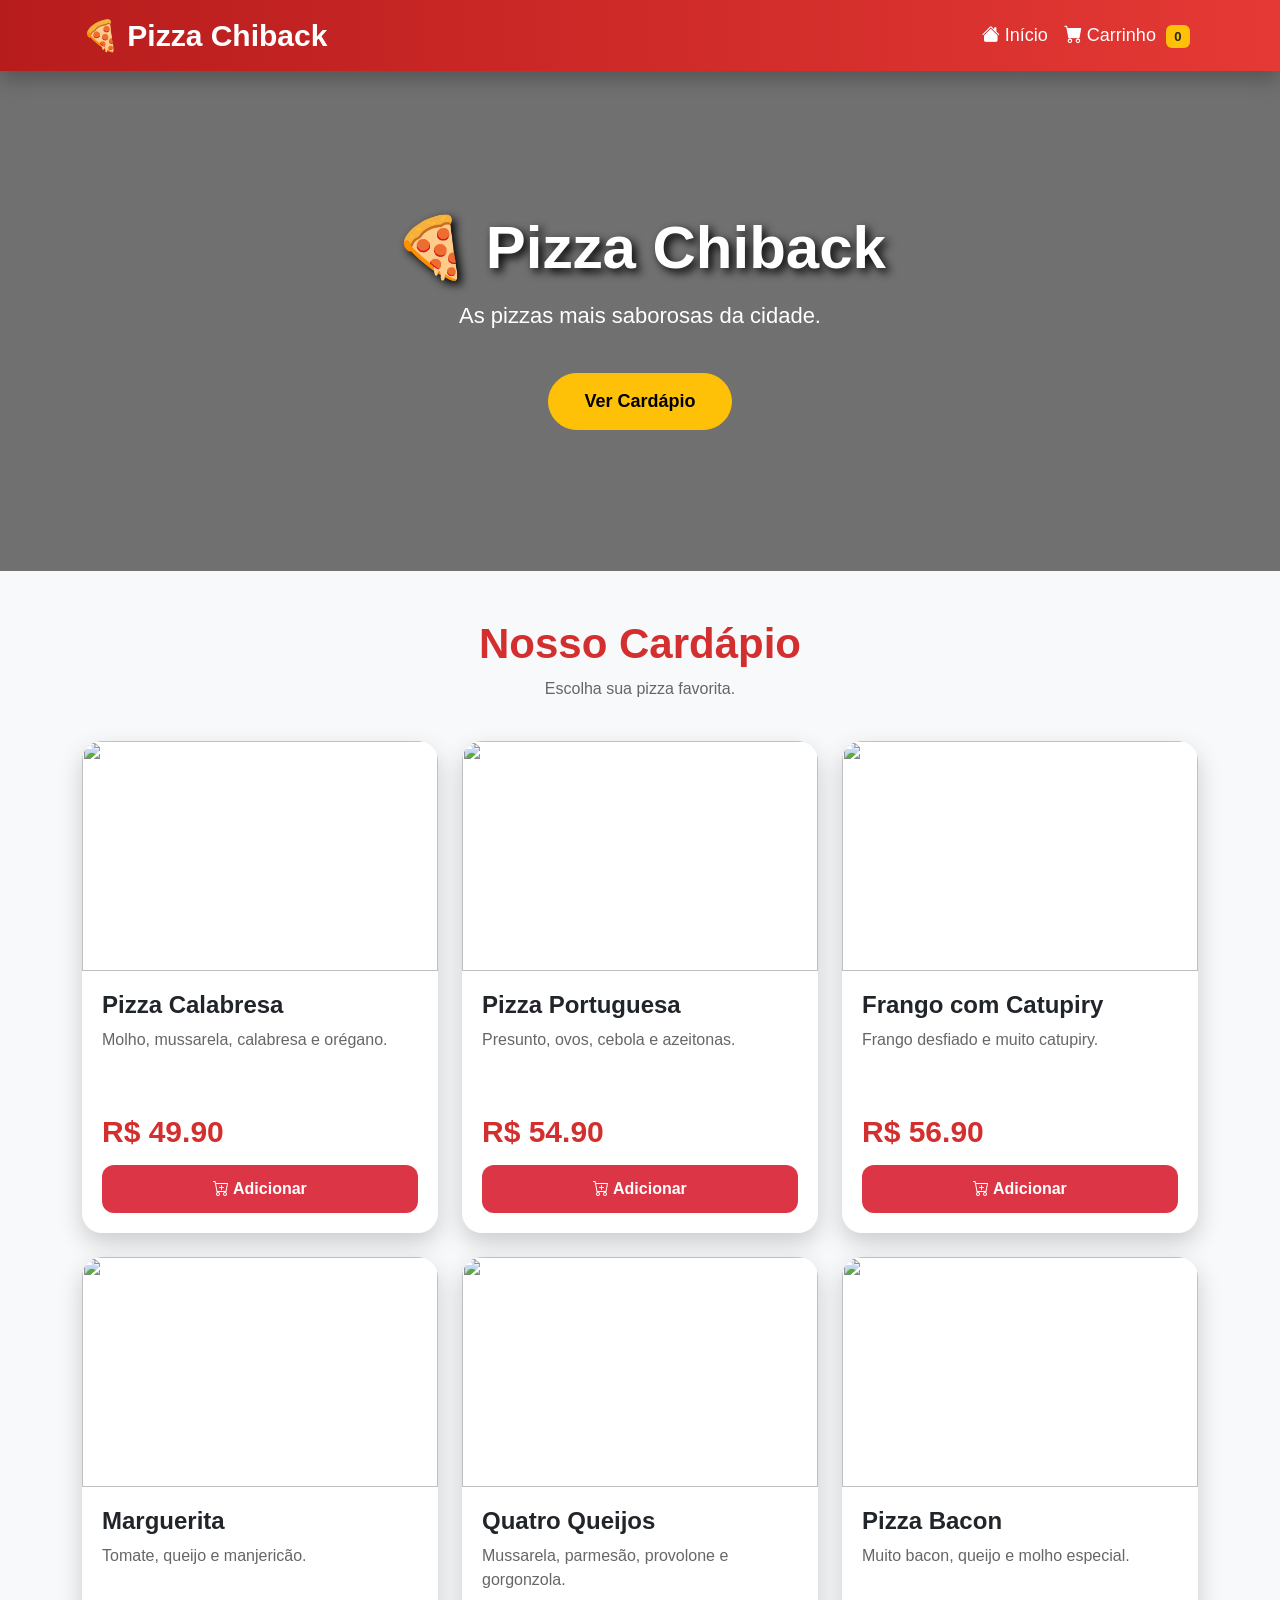
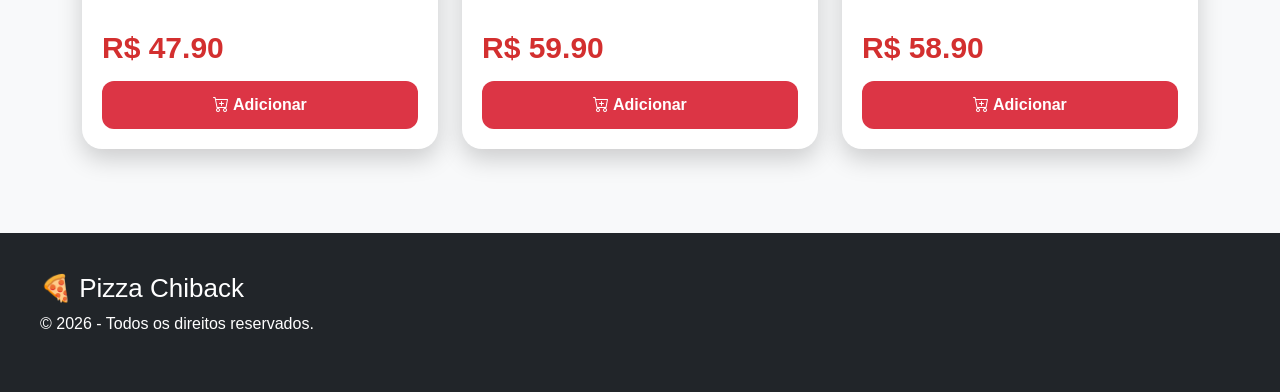
==== index.html @ 1f6e89f8 "Adiciona html css" ====
<!DOCTYPE html>
<html lang="pt-br">

<head>

    <meta charset="UTF-8">
    <meta name="viewport" content="width=device-width, initial-scale=1.0">

    <title>Pizza Chiback</title>

    <!-- Bootstrap -->
    <link href="https://cdn.jsdelivr.net/npm/bootstrap@5.3.3/dist/css/bootstrap.min.css" rel="stylesheet">

    <!-- Bootstrap Icons -->
    <link rel="stylesheet"
        href="https://cdn.jsdelivr.net/npm/bootstrap-icons@1.11.3/font/bootstrap-icons.min.css">

    <!-- CSS -->
    <link rel="stylesheet" href="css/style.css">

</head>

<body>

<!-- ================= NAVBAR ================= -->

<nav class="navbar navbar-expand-lg navbar-dark">

<div class="container">

<a class="navbar-brand" href="#">
🍕 Pizza Chiback
</a>

<button class="navbar-toggler"
data-bs-toggle="collapse"
data-bs-target="#menu">

<span class="navbar-toggler-icon"></span>

</button>

<div class="collapse navbar-collapse" id="menu">

<ul class="navbar-nav ms-auto">

<li class="nav-item">

<a class="nav-link active" href="#">
<i class="bi bi-house-fill"></i>
Início
</a>

</li>

<li class="nav-item">

<a class="nav-link" href="carrinho.html">

<i class="bi bi-cart-fill"></i>

Carrinho

<span class="badge bg-warning text-dark"
id="contador">

0

</span>

</a>

</li>

</ul>

</div>

</div>

</nav>

<!-- ================= BANNER ================= -->

<section class="banner">

<div class="container">

<h1>🍕 Pizza Chiback</h1>

<p>
As pizzas mais saborosas da cidade.
</p>

<a href="#produtos"
class="btn btn-warning btn-lg">

Ver Cardápio

</a>

</div>

</section>

<!-- ================= PRODUTOS ================= -->

<section class="container my-5" id="produtos">

<div class="titulo">

<h2>Nosso Cardápio</h2>

<p>
Escolha sua pizza favorita.
</p>

</div>

<div class="row" id="listaProdutos">

</div>

</section>

<!-- ================= TOAST ================= -->

<div class="toast-container position-fixed bottom-0 end-0 p-3">

<div id="toastCarrinho" class="toast">

<div class="toast-header bg-success text-white">

<strong class="me-auto">

Carrinho

</strong>

<button
class="btn-close btn-close-white"
data-bs-dismiss="toast">

</button>

</div>

<div class="toast-body">

🍕 Produto adicionado ao carrinho!

</div>

</div>

</div>

<!-- ================= FOOTER ================= -->

<footer>

<h5>🍕 Pizza Chiback</h5>

<p>

© 2026 - Todos os direitos reservados.

</p>

</footer>

<script src="https://cdn.jsdelivr.net/npm/bootstrap@5.3.3/dist/js/bootstrap.bundle.min.js"></script>

<script src="js/produtos.js"></script>

</body>

</html>
---- css/style.css ----
/* ============================
   RESET
============================ */

*{
    margin:0;
    padding:0;
    box-sizing:border-box;
    font-family:Arial, Helvetica, sans-serif;
}

html{
    scroll-behavior:smooth;
}

body{
    background:#f8f9fa;
}

/* ============================
   NAVBAR
============================ */

.navbar{
    background:linear-gradient(90deg,#b71c1c,#e53935)!important;
    box-shadow:0 8px 20px rgba(0,0,0,.25);
}

.navbar-brand{
    font-size:30px;
    font-weight:bold;
}

.nav-link{
    color:white!important;
    transition:.3s;
    font-size:18px;
}

.nav-link:hover{
    color:#FFD54F!important;
    transform:translateY(-2px);
}

#contador{
    margin-left:5px;
    font-size:13px;
}

/* ============================
   BANNER
============================ */

.banner{

    background:
    linear-gradient(rgba(0,0,0,.55),rgba(0,0,0,.55)),
    url("https://images.unsplash.com/photo-1513104890138-7c749659a591?w=1600");

    background-size:cover;
    background-position:center;
    background-attachment:fixed;

    height:500px;

    display:flex;
    justify-content:center;
    align-items:center;

    text-align:center;

    color:white;

}

.banner h1{

    font-size:60px;
    font-weight:bold;
    text-shadow:4px 4px 10px black;

}

.banner p{

    font-size:22px;
    margin-top:15px;

}

.banner .btn{

    margin-top:25px;
    padding:14px 35px;
    border-radius:30px;
    font-weight:bold;
    font-size:18px;

}

/* ============================
   TÍTULOS
============================ */

.titulo{

    text-align:center;
    margin-bottom:40px;

}

.titulo h2{

    font-size:42px;
    font-weight:bold;
    color:#d32f2f;

}

.titulo p{

    color:#666;

}

/* ============================
   CARDS
============================ */

.card{

    border:none;
    border-radius:20px;
    overflow:hidden;
    transition:.4s;
    box-shadow:0 10px 25px rgba(0,0,0,.18);

}

.card:hover{

    transform:translateY(-10px);
    box-shadow:0 20px 40px rgba(0,0,0,.28);

}

.card img{

    height:230px;
    object-fit:cover;
    transition:.4s;

}

.card:hover img{

    transform:scale(1.08);

}

.card-body{

    padding:20px;

}

.card-title{

    font-size:24px;
    font-weight:bold;

}

.card-text{

    color:#666;
    min-height:55px;

}

.preco{

    font-size:30px;
    color:#d32f2f;
    font-weight:bold;
    margin:15px 0;

}

/* ============================
   BOTÕES
============================ */

.btn-danger{

    border:none;
    border-radius:12px;
    padding:12px;
    font-weight:bold;
    transition:.3s;

}

.btn-danger:hover{

    transform:translateY(-3px);
    box-shadow:0 10px 20px rgba(0,0,0,.25);

}

.btn-success{

    border-radius:12px;
    padding:14px 30px;
    font-size:20px;
    font-weight:bold;

}

.btn-success:hover{

    transform:translateY(-3px);

}

/* ============================
   CARRINHO
============================ */

.item-carrinho{

    background:white;
    border-radius:20px;
    padding:20px;
    margin-bottom:20px;

    display:flex;
    justify-content:space-between;
    align-items:center;

    box-shadow:0 10px 25px rgba(0,0,0,.12);

    transition:.3s;

}

.item-carrinho:hover{

    transform:translateY(-5px);

}

.item-carrinho img{

    width:120px;
    height:120px;
    object-fit:cover;
    border-radius:15px;
    margin-right:20px;

}

.item-carrinho h4{

    font-weight:bold;

}

.item-carrinho p{

    margin-bottom:5px;

}

#totalCompra{

    font-size:34px;
    font-weight:bold;
    color:#198754;

}

/* ============================
   TOAST
============================ */

.toast{

    border-radius:15px;
    overflow:hidden;
    box-shadow:0 15px 30px rgba(0,0,0,.25);

}

/* ============================
   FOOTER
============================ */

footer{

    background:#212529;
    color:white;
    margin-top:60px;
    padding:40px;

}

footer h5{

    font-size:26px;

}

/* ============================
   ANIMAÇÃO
============================ */

@keyframes aparecer{

    from{

        opacity:0;
        transform:translateY(35px);

    }

    to{

        opacity:1;
        transform:translateY(0);

    }

}

.card{

    animation:aparecer .8s ease;

}

/* ============================
   RESPONSIVO
============================ */

@media(max-width:768px){

.banner{

    height:330px;
    background-attachment:scroll;

}

.banner h1{

    font-size:38px;

}

.banner p{

    font-size:18px;

}

.card img{

    height:200px;

}

.item-carrinho{

    flex-direction:column;
    text-align:center;

}

.item-carrinho img{

    margin:0 0 15px 0;

}

#totalCompra{

    font-size:28px;

}

.btn-success{

    width:100%;

}

}
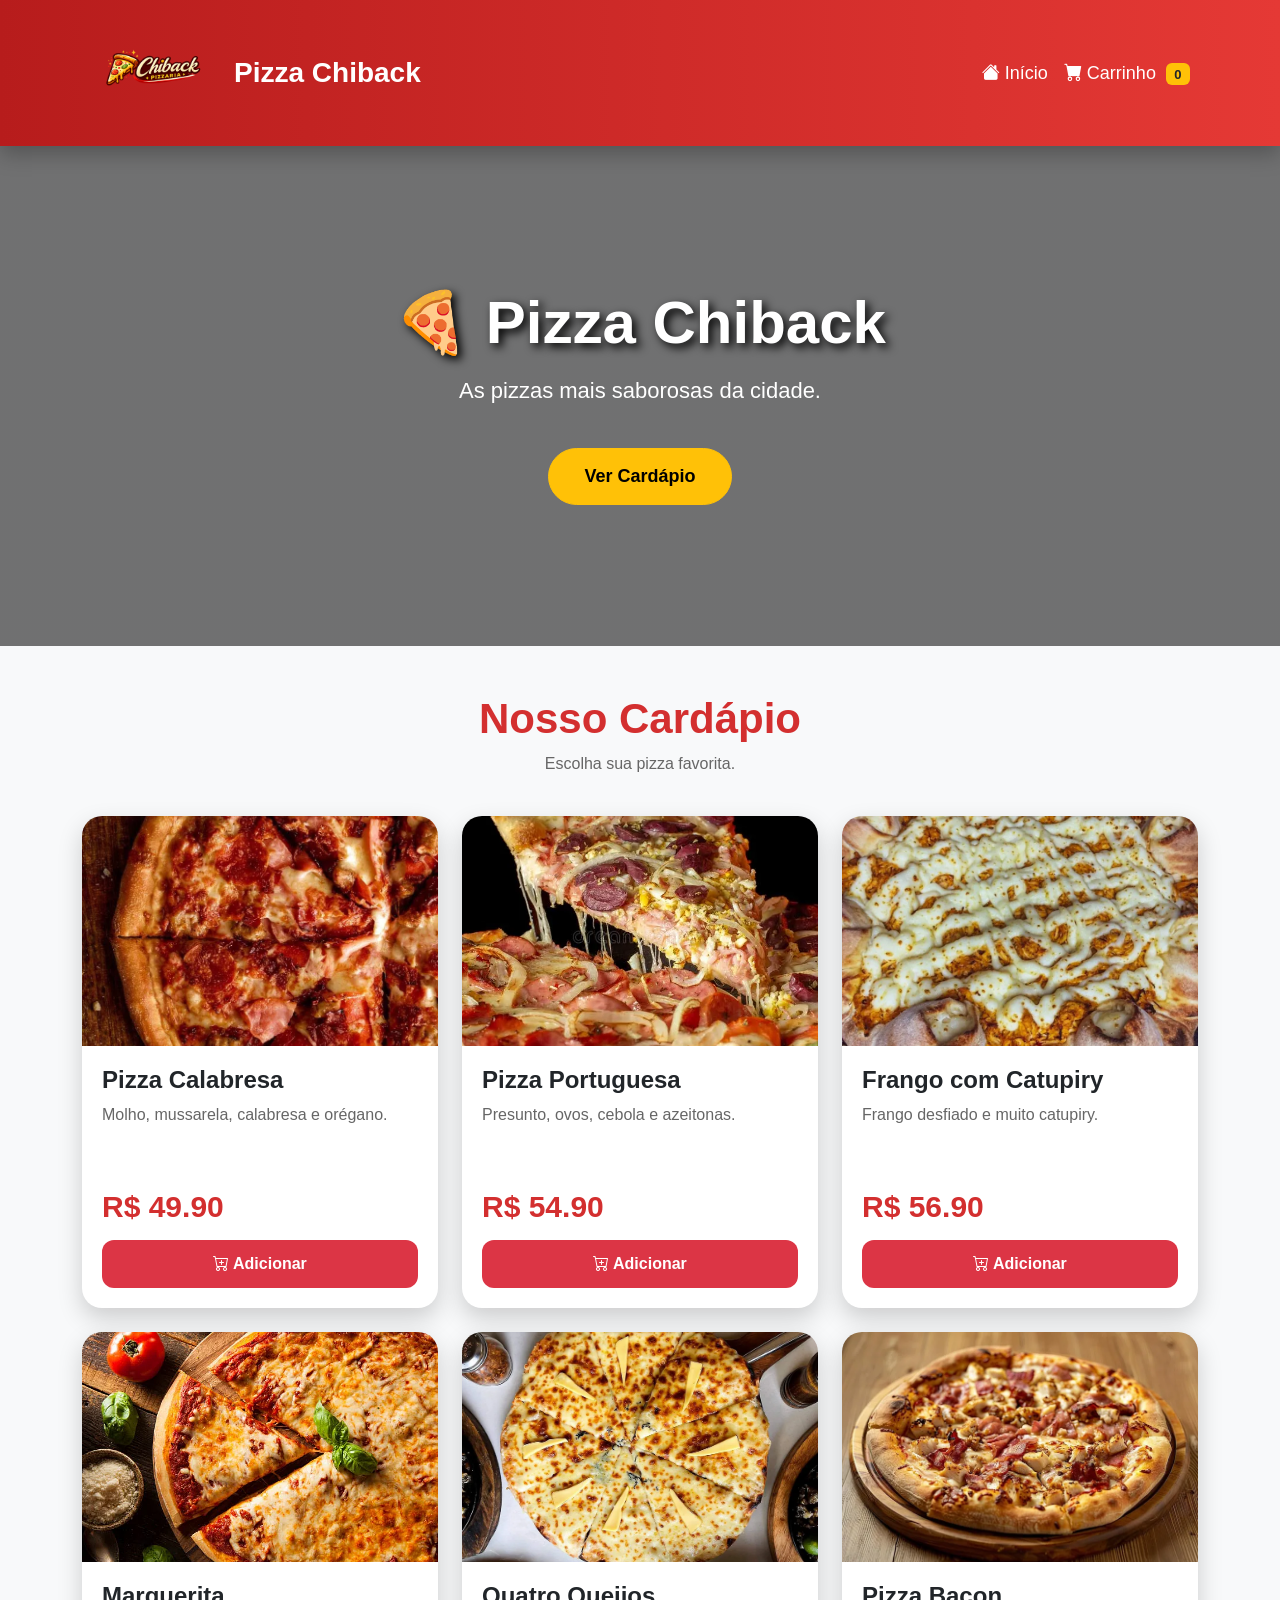
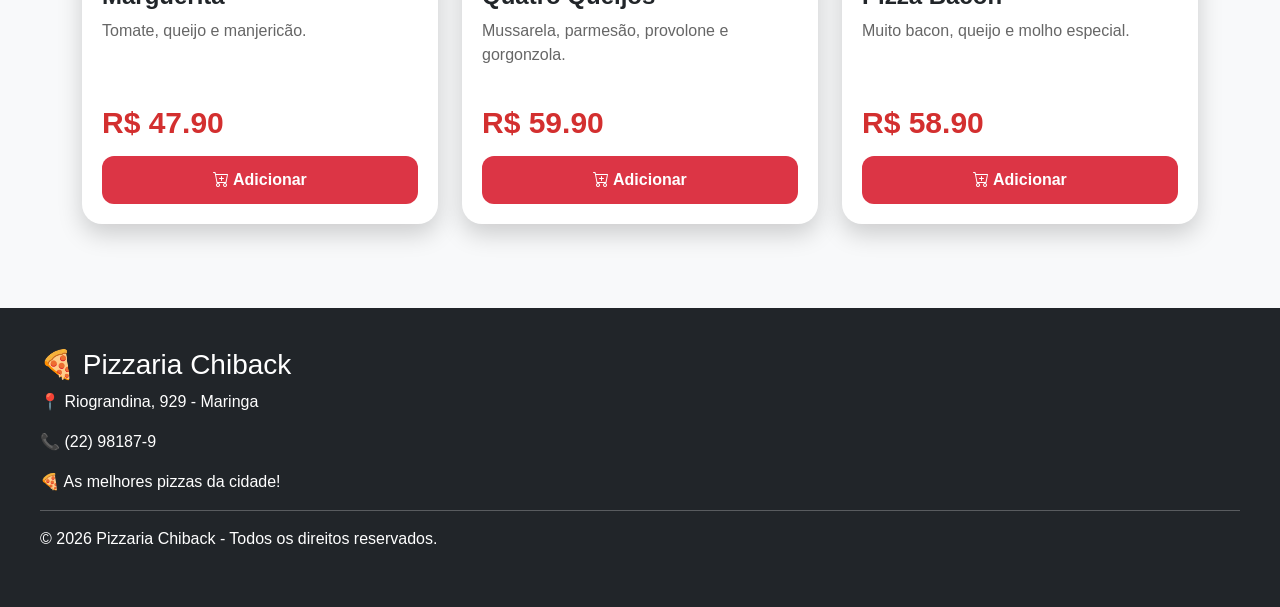
==== commit 7c8e76c2: "Resolvendo Probelmas css" ====
--- a/index.html
+++ b/index.html
@@ -28,8 +28,14 @@
 
 <div class="container">
 
-<a class="navbar-brand" href="#">
-🍕 Pizza Chiback
+<a class="navbar-brand d-flex align-items-center " href="#">
+    <img src="img/logo.png"
+    alt="Logo da Pizzaria Chiback"
+    class="logo">
+
+
+
+<span>Pizza Chiback</span>
 </a>
 
 <button class="navbar-toggler"
@@ -159,13 +165,22 @@
 
 <footer>
 
-<h5>🍕 Pizza Chiback</h5>
+  <h3>🍕 Pizzaria Chiback</h3>
 
-<p>
+        <p>📍 Riograndina, 929 - Maringa</p>
 
-© 2026 - Todos os direitos reservados.
+        <p>📞 (22) 98187-9</p>
 
-</p>
+        <p>🍕 As melhores pizzas da cidade!</p>
+
+        <hr>
+
+        <p>&copy; 2026 Pizzaria Chiback - Todos os direitos reservados.</p>
+
+
+
+
+    
 
 </footer>
 
--- a/css/style.css
+++ b/css/style.css
@@ -1,3 +1,4 @@
+
 /* ============================
    RESET
 ============================ */
@@ -122,6 +123,50 @@
     color:#666;
 
 }
+/* ============================
+   TOAST
+============================ */
+
+.logo{
+    width:140px;
+    height:120px;
+    margin-right:12px;
+    object-fit:contain;
+    transition:.3s;
+
+}
+
+.logo:hover{
+    transform:rotate(-8deg);
+    
+
+}
+.navbar-brand span{
+    font-size:28px;
+    font-weight:bold;
+    
+}
+@media(max-width:768px){
+
+    .logo{
+        width:45px;
+        height:45px;
+    }
+
+    .nevbvar-brand span{
+        font-size:22px;
+    }
+
+}
+
+
+
+
+
+
+
+
+
 
 /* ============================
    CARDS
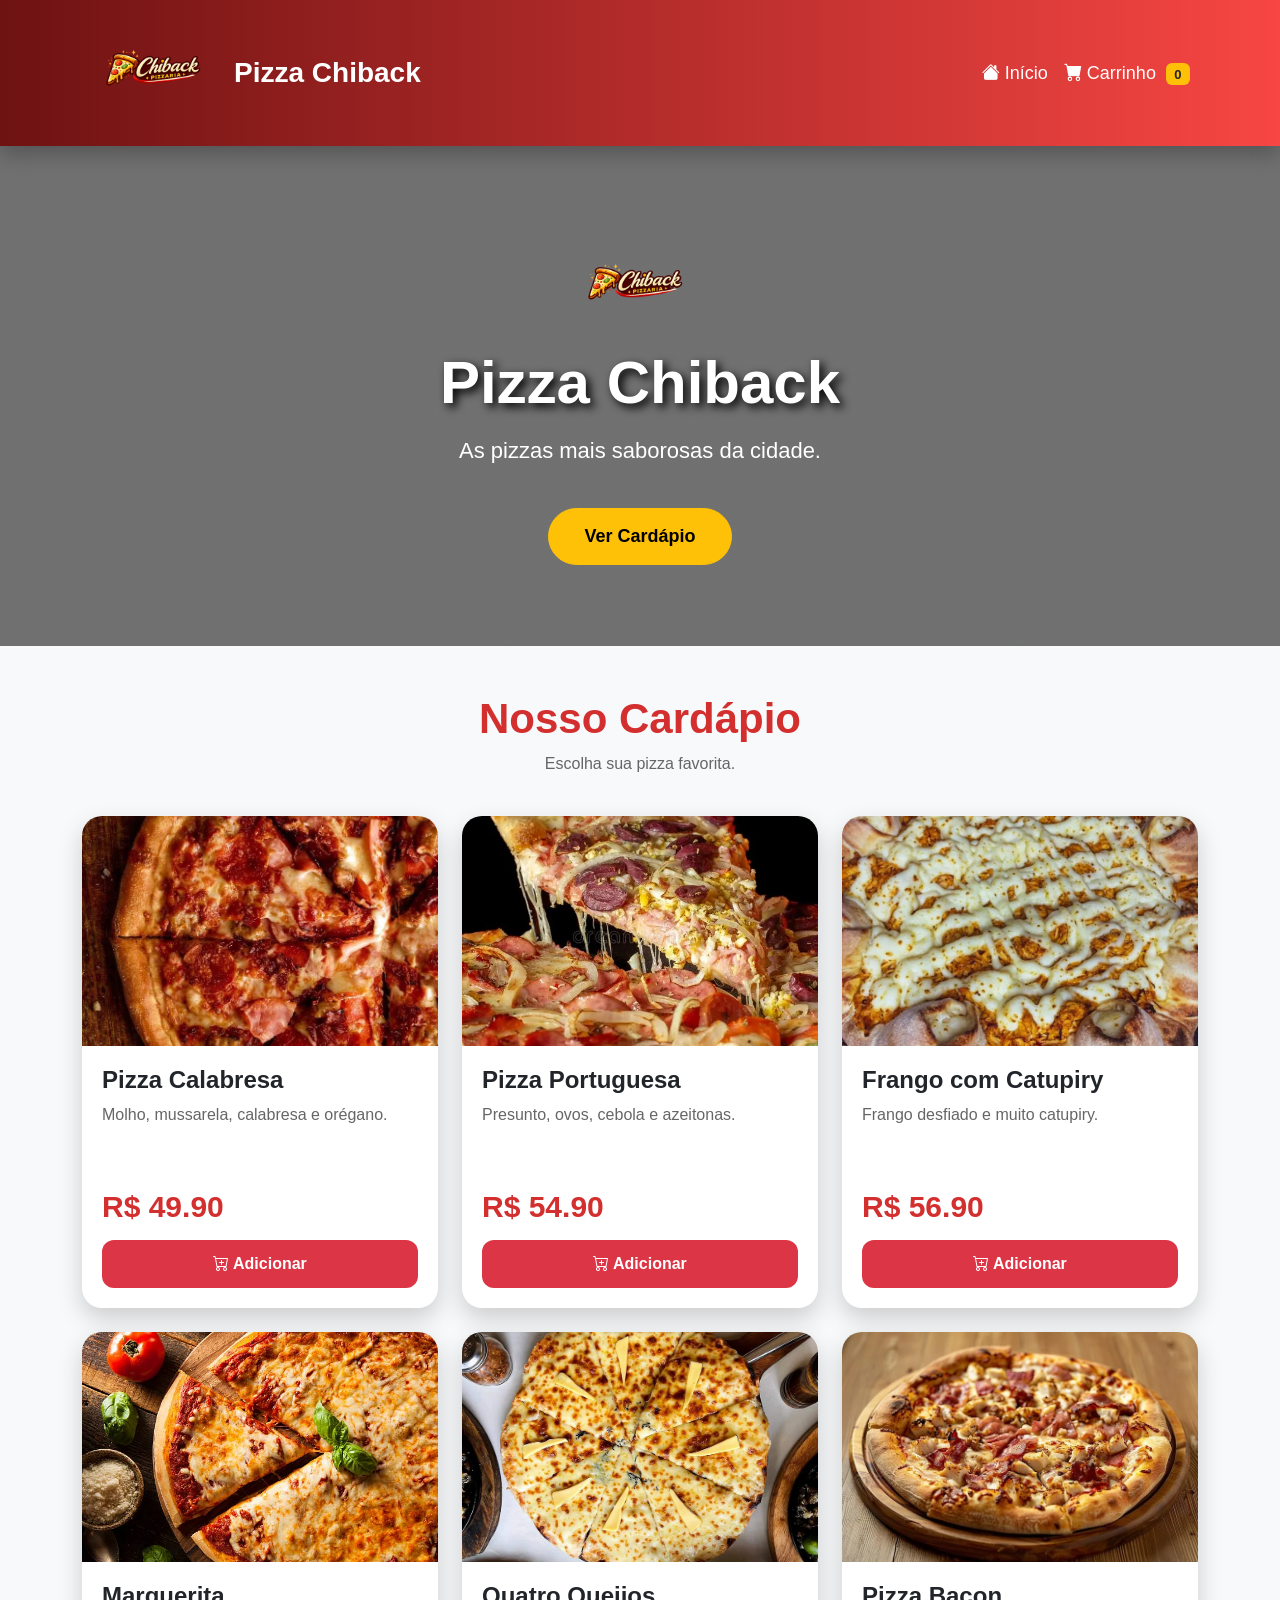
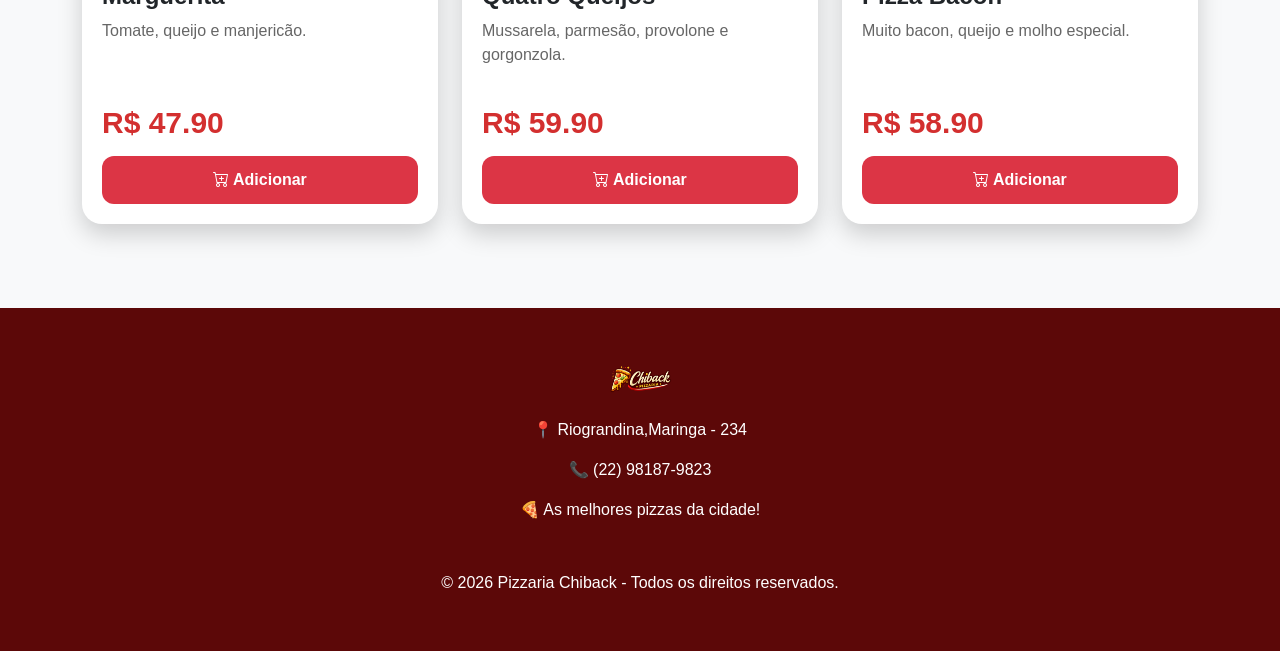
==== commit a38dbe77: "Final css style" ====
--- a/index.html
+++ b/index.html
@@ -92,7 +92,9 @@
 
 <div class="container">
 
-<h1>🍕 Pizza Chiback</h1>
+<img src="img/logo.png" alt="Logo da Pizzaria Chiback" class="logo">
+
+<h1> Pizza Chiback</h1>
 
 <p>
 As pizzas mais saborosas da cidade.
@@ -165,11 +167,11 @@
 
 <footer>
 
-  <h3>🍕 Pizzaria Chiback</h3>
+  <img src="img/logo.png" alt="  Pizzaria Chiback" height="70" width="90">
 
-        <p>📍 Riograndina, 929 - Maringa</p>
+      <p>📍 Riograndina,Maringa - 234</p>
 
-        <p>📞 (22) 98187-9</p>
+        <p>📞 (22) 98187-9823</p>
 
         <p>🍕 As melhores pizzas da cidade!</p>
 
--- a/css/style.css
+++ b/css/style.css
@@ -1,13 +1,13 @@
 
-/* ============================
+/*  
    RESET
-============================ */
+            */
 
 *{
     margin:0;
     padding:0;
     box-sizing:border-box;
-    font-family:Arial, Helvetica, sans-serif;
+    font-family:Arial, sans-serif;
 }
 
 html{
@@ -18,12 +18,12 @@
     background:#f8f9fa;
 }
 
-/* ============================
-   NAVBAR
-============================ */
+/*  
+     NAVBAR
+             */
 
 .navbar{
-    background:linear-gradient(90deg,#b71c1c,#e53935)!important;
+    background:linear-gradient(90deg,#6e1212,#f74643)!important;
     box-shadow:0 8px 20px rgba(0,0,0,.25);
 }
 
@@ -48,9 +48,9 @@
     font-size:13px;
 }
 
-/* ============================
-   BANNER
-============================ */
+/*  
+      BANNER
+                 */
 
 .banner{
 
@@ -99,9 +99,9 @@
 
 }
 
-/* ============================
-   TÍTULOS
-============================ */
+/*  
+     TÍTULOS
+               */
 
 .titulo{
 
@@ -122,10 +122,10 @@
 
     color:#666;
 
-}
-/* ============================
-   TOAST
-============================ */
+    }
+    /*  
+            TOAST
+                       */
 
 .logo{
     width:140px;
@@ -161,16 +161,9 @@
 
 
 
-
-
-
-
-
-
-
-/* ============================
-   CARDS
-============================ */
+/*  
+    CARDS
+            */
 
 .card{
 
@@ -232,9 +225,9 @@
 
 }
 
-/* ============================
+ /* 
    BOTÕES
-============================ */
+            */
 
 .btn-danger{
 
@@ -268,9 +261,9 @@
 
 }
 
-/* ============================
+/*  
    CARRINHO
-============================ */
+              */
 
 .item-carrinho{
 
@@ -325,9 +318,9 @@
 
 }
 
-/* ============================
+/*  
    TOAST
-============================ */
+           */
 
 .toast{
 
@@ -337,16 +330,20 @@
 
 }
 
-/* ============================
+/*  
    FOOTER
-============================ */
+           */
 
 footer{
-
-    background:#212529;
+    display:flex;
+    justify-content:center;
+    background:#5c0808;
     color:white;
     margin-top:60px;
     padding:40px;
+    flex-direction:column;
+    text-align:center;
+    align-items:center;
 
 }
 
@@ -356,9 +353,9 @@
 
 }
 
-/* ============================
-   ANIMAÇÃO
-============================ */
+/*  
+       ANIMAÇÃO
+                     */
 
 @keyframes aparecer{
 
@@ -384,9 +381,9 @@
 
 }
 
-/* ============================
+/*  
    RESPONSIVO
-============================ */
+                */
 
 @media(max-width:768px){
 
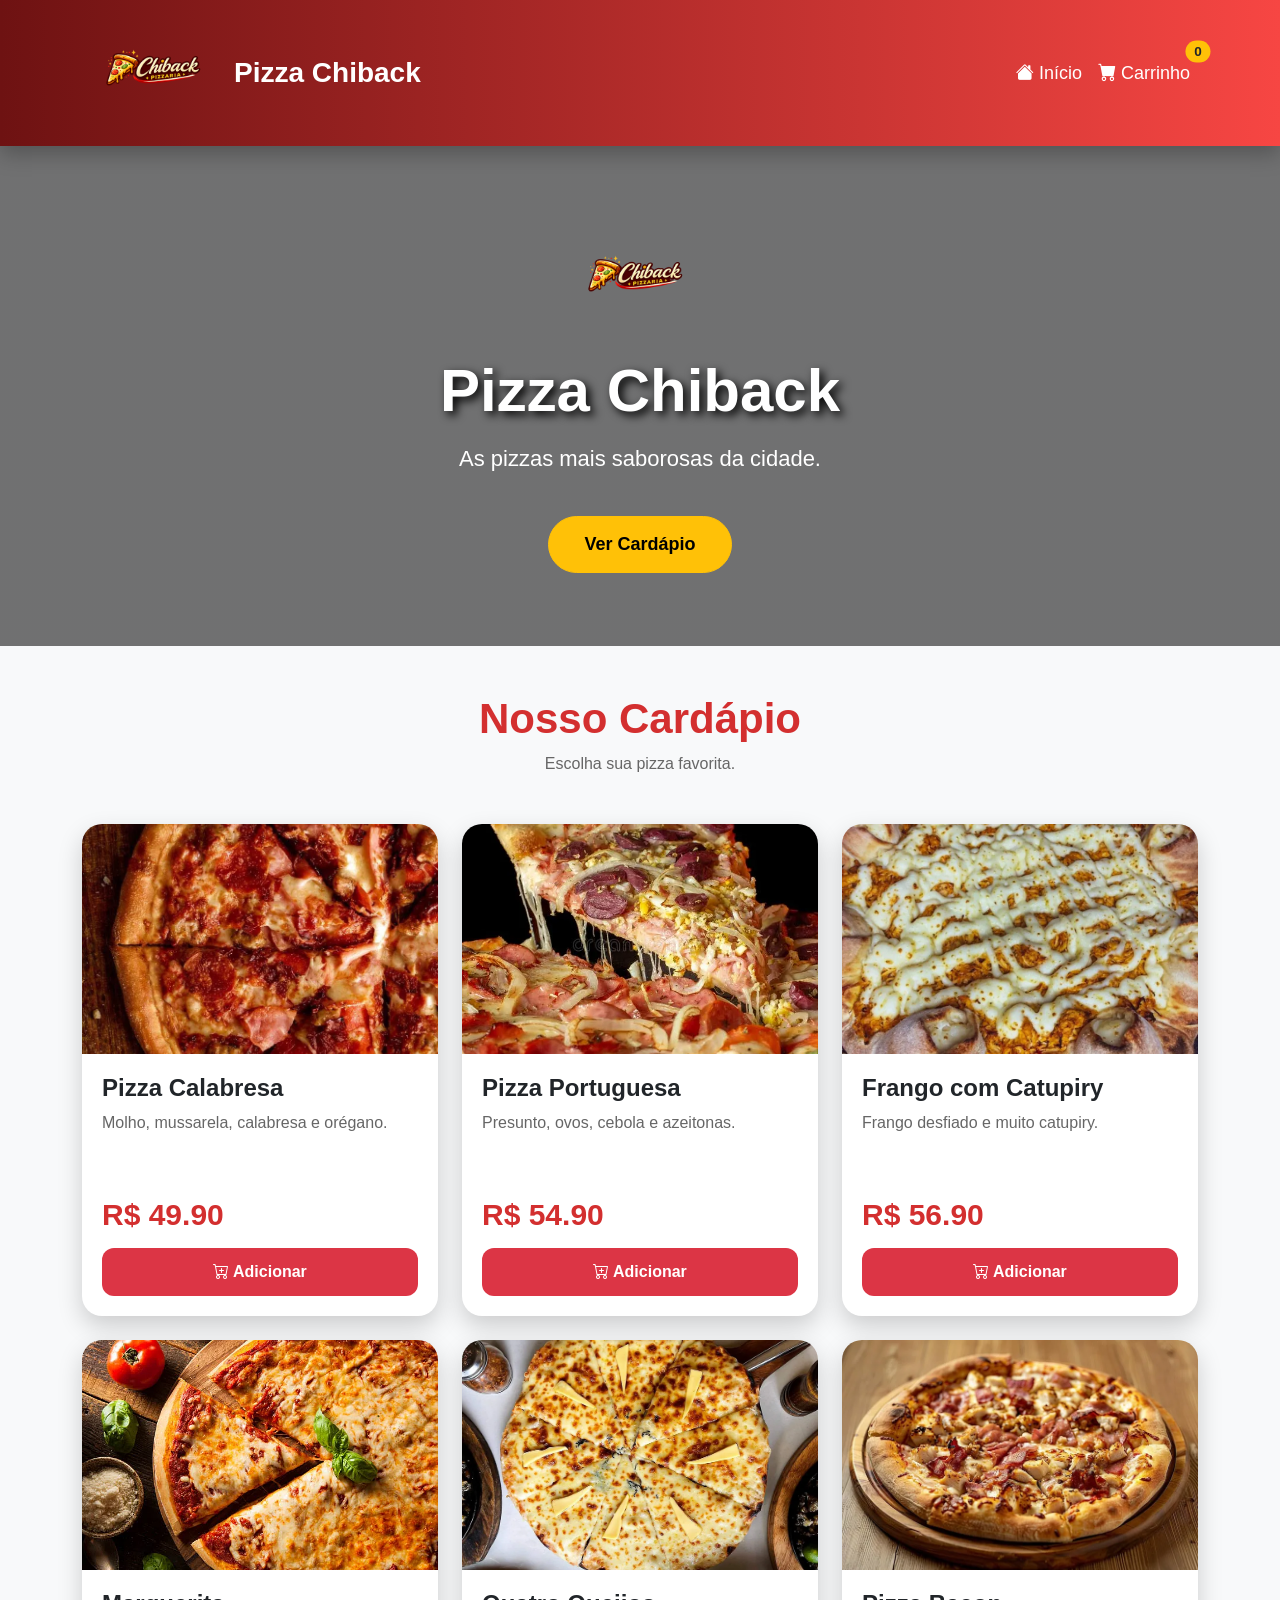
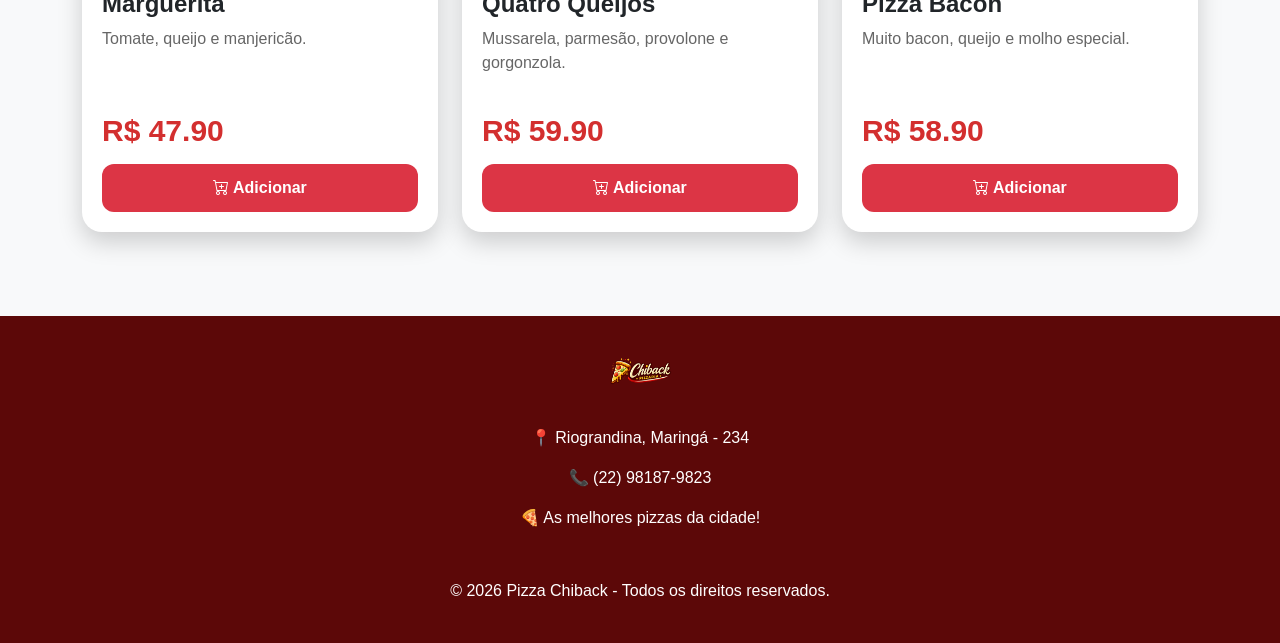
==== commit 2fb4557c: "Problema contador carrinho Grenn" ====
--- a/index.html
+++ b/index.html
@@ -28,14 +28,14 @@
 
 <div class="container">
 
-<a class="navbar-brand d-flex align-items-center " href="#">
+<a class="navbar-brand d-flex align-items-center" href="#">
+
     <img src="img/logo.png"
-    alt="Logo da Pizzaria Chiback"
-    class="logo">
-
-
-
-<span>Pizza Chiback</span>
+         alt="Logo da Pizzaria Chiback"
+         class="logo">
+
+    <span>Pizza Chiback</span>
+
 </a>
 
 <button class="navbar-toggler"
@@ -53,22 +53,25 @@
 <li class="nav-item">
 
 <a class="nav-link active" href="#">
+
 <i class="bi bi-house-fill"></i>
+
 Início
+
 </a>
 
 </li>
 
 <li class="nav-item">
 
-<a class="nav-link" href="carrinho.html">
+<a class="nav-link position-relative" href="carrinho.html">
 
 <i class="bi bi-cart-fill"></i>
 
 Carrinho
 
-<span class="badge bg-warning text-dark"
-id="contador">
+<span id="contadorCarrinho"
+class="position-absolute top-0 start-100 translate-middle badge rounded-pill bg-warning text-dark">
 
 0
 
@@ -90,14 +93,18 @@
 
 <section class="banner">
 
-<div class="container">
-
-<img src="img/logo.png" alt="Logo da Pizzaria Chiback" class="logo">
-
-<h1> Pizza Chiback</h1>
-
-<p>
+<div class="container text-center">
+
+<img src="img/logo.png"
+alt="Logo da Pizzaria Chiback"
+class="logo mb-3">
+
+<h1>Pizza Chiback</h1>
+
+<p>
+
 As pizzas mais saborosas da cidade.
+
 </p>
 
 <a href="#produtos"
@@ -115,12 +122,14 @@
 
 <section class="container my-5" id="produtos">
 
-<div class="titulo">
+<div class="titulo text-center mb-5">
 
 <h2>Nosso Cardápio</h2>
 
 <p>
+
 Escolha sua pizza favorita.
+
 </p>
 
 </div>
@@ -165,24 +174,38 @@
 
 <!-- ================= FOOTER ================= -->
 
-<footer>
-
-  <img src="img/logo.png" alt="  Pizzaria Chiback" height="70" width="90">
-
-      <p>📍 Riograndina,Maringa - 234</p>
-
-        <p>📞 (22) 98187-9823</p>
-
-        <p>🍕 As melhores pizzas da cidade!</p>
-
-        <hr>
-
-        <p>&copy; 2026 Pizzaria Chiback - Todos os direitos reservados.</p>
-
-
-
-
-    
+<footer class="text-center p-4">
+
+<img src="img/logo.png"
+alt="Logo"
+height="70"
+width="90">
+
+<p class="mt-3">
+
+📍 Riograndina, Maringá - 234
+
+</p>
+
+<p>
+
+📞 (22) 98187-9823
+
+</p>
+
+<p>
+
+🍕 As melhores pizzas da cidade!
+
+</p>
+
+<hr>
+
+<p>
+
+© 2026 Pizza Chiback - Todos os direitos reservados.
+
+</p>
 
 </footer>
 
